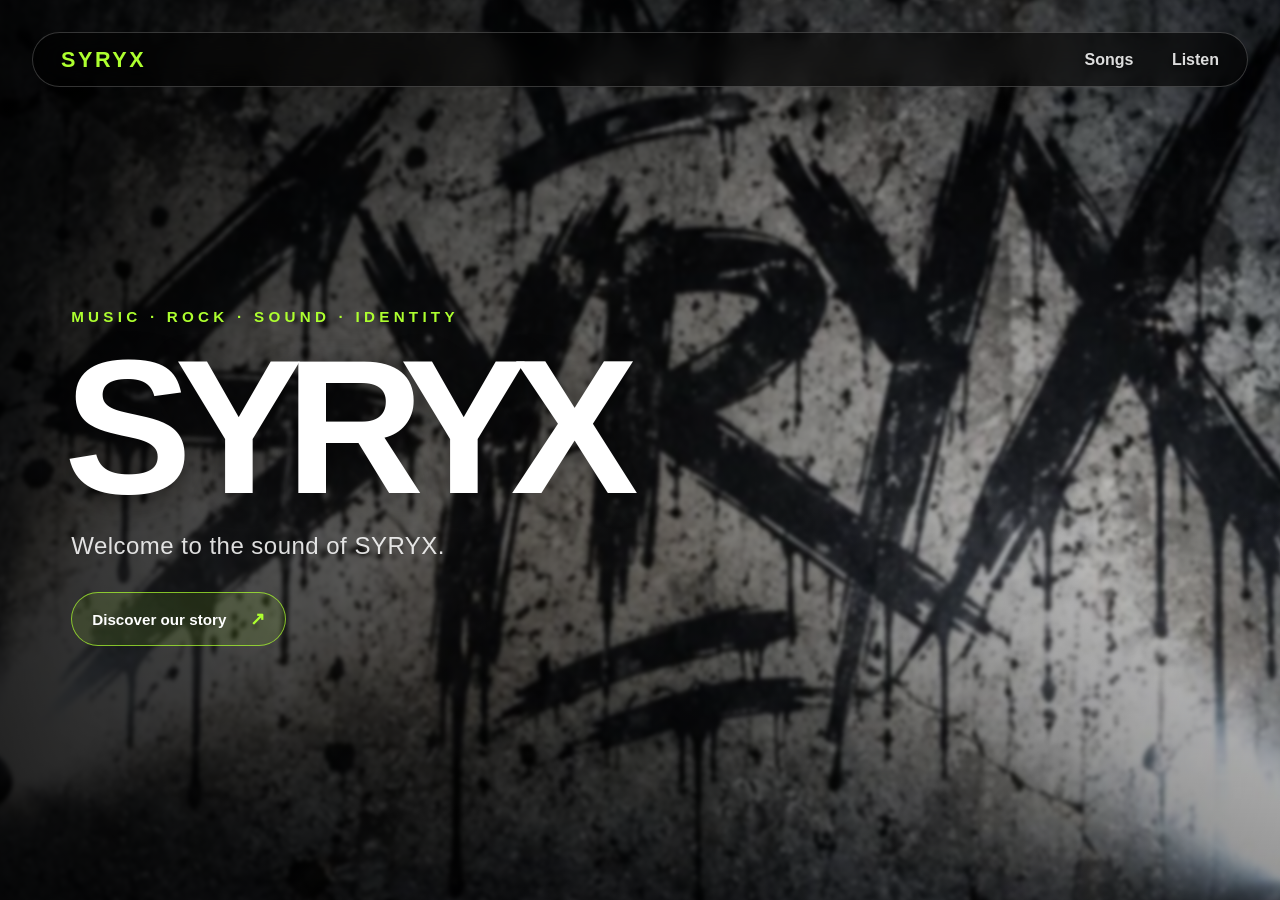
==== HTML/index.html @ 2e059318 "Add information, edition, and style" ====
<!DOCTYPE html>
<html lang="en">
<head>
    <meta charset="UTF-8">
    <meta name="viewport" content="width=device-width, initial-scale=1.0">
    <link rel="stylesheet" href="../STYLES/style.css">
    <title>SYRYX</title>
</head>
<body>

    <main class="firstContainer">

        <div class="imagen">

            <img src="../images/syryx.jpg" alt="SYRYX Band Image">
        </div>

        <header class="siteHeader">
            <a class="siteBrand" href="index.html">SYRYX</a>
            <nav aria-label="Main navigation">
                <a href="song.html">Songs</a>
                <a href="music.html">Listen</a>
            </nav>
        </header>
        <div class="heroContent">
            <p class="heroEyebrow">MUSIC · ROCK · SOUND · IDENTITY</p>
            <h1>SYRYX</h1>
            <p class="heroIntro">Welcome to the sound of SYRYX.</p>
            <a class="heroButton" href="aboutus.html">
                Discover our story <span aria-hidden="true">↗</span>
            </a>
        </div>
    </main>
</body>
</html>
---- STYLES/style.css ----
* {
    box-sizing: border-box;
}

body {
    margin: 0;
    background-color: black;
    color: greenyellow;
    font-family: Arial, sans-serif;
}

.firstContainer {
    position: relative;
    display: grid;
    min-height: 100vh;
    min-height: 100svh;
    place-items: center start;
    overflow: hidden;
    padding: clamp(1.5rem, 5vw, 4rem);
    text-align: left;
}

.firstContainer::after {
    position: absolute;
    z-index: 0;
    inset: 0;
    background:
        linear-gradient(90deg, rgba(0, 0, 0, 0.82) 0%, rgba(0, 0, 0, 0.48) 48%, rgba(0, 0, 0, 0.12) 100%),
        linear-gradient(0deg, rgba(0, 0, 0, 0.35), transparent 45%);
    content: "";
}

.siteHeader {
    position: absolute;
    z-index: 2;
    top: clamp(1rem, 3vw, 2rem);
    left: 50%;
    display: flex;
    justify-content: space-between;
    align-items: center;
    width: min(76rem, calc(100% - 3rem));
    padding: 0.85rem clamp(1rem, 3vw, 1.75rem);
    transform: translateX(-50%);
    border: 1px solid rgba(255, 255, 255, 0.2);
    border-radius: 999px;
    background: rgba(0, 0, 0, 0.62);
    backdrop-filter: blur(12px);
}

.siteHeader a {
    color: rgba(255, 255, 255, 0.86);
    font-size: clamp(0.8rem, 1.5vw, 1rem);
    font-weight: 700;
    text-decoration: none;
    text-shadow: 0 2px 8px black;
    transition: color 180ms ease;
}

.siteHeader nav {
    display: flex;
    align-items: center;
    gap: clamp(1.25rem, 3vw, 2.5rem);
}

.siteHeader .siteBrand {
    color: greenyellow;
    font-size: clamp(1rem, 2.5vw, 1.35rem);
    letter-spacing: 0.12em;
}

.siteHeader nav a:hover {
    color: greenyellow;
}

.siteHeader a:focus-visible {
    outline: 2px solid greenyellow;
    outline-offset: 5px;
}

.imagen {
    position: absolute;
    z-index: 0;
    inset: 0;
    overflow: hidden;
}

.imagen img {
    width: 100%;
    height: 100%;
    object-fit: cover;
    filter: blur(2px);
    transform: scale(1.025);
}

.heroContent {
    position: relative;
    z-index: 1;
    width: min(100%, 58rem);
    padding: clamp(5rem, 12vh, 8rem) 0 clamp(2rem, 6vh, 4rem);
}

.heroContent h1 {
    margin: 0;
    color: white;
    font-size: clamp(5rem, 17vw, 12rem);
    font-weight: 900;
    letter-spacing: -0.09em;
    line-height: 0.85;
    text-shadow: 0 4px 30px rgba(0, 0, 0, 0.45);
}

.heroContent .heroEyebrow {
    margin: 0 0 1.25rem 0.45rem;
    color: greenyellow;
    font-size: clamp(0.7rem, 1.5vw, 0.95rem);
    font-weight: 700;
    letter-spacing: 0.28em;
}

.heroContent .heroIntro {
    margin: 1.5rem 0 2rem 0.45rem;
    color: rgba(255, 255, 255, 0.86);
    font-size: clamp(1.1rem, 2.5vw, 1.5rem);
    letter-spacing: 0.02em;
}

.heroButton {
    display: inline-flex;
    align-items: center;
    gap: 1.5rem;
    margin-left: 0.45rem;
    padding: 0.95rem 1.25rem;
    border: 1px solid rgba(173, 255, 47, 0.7);
    border-radius: 999px;
    background: rgba(173, 255, 47, 0.1);
    color: white;
    font-size: 0.95rem;
    font-weight: 700;
    text-decoration: none;
    transition: background-color 180ms ease, transform 180ms ease;
}

.heroButton:hover {
    transform: translateY(-2px);
    background: rgba(173, 255, 47, 0.2);
}

.heroButton:focus-visible {
    outline: 2px solid greenyellow;
    outline-offset: 4px;
}

.heroButton span {
    color: greenyellow;
    font-size: 1.15rem;
}

a {
    color: greenyellow;
}

.secondContainer {
    display: flex;
    flex-direction: column;
    justify-content: center;
    align-items: center;
    min-height: 100vh;
    min-height: 100svh;
    width: min(100%, 52rem);
    margin: 0 auto;
    padding: clamp(1.5rem, 6vw, 4rem);
    text-align: center;
}

.secondContainer p {
    max-width: 42rem;
    line-height: 1.7;
}

.backButton {
    display: grid;
    place-items: center;
    align-self: flex-start;
    margin-top: 1.5rem;
    width: 3.25rem;
    height: 3.25rem;
    border: 1px solid rgba(173, 255, 47, 0.55);
    border-radius: 50%;
    background-color: rgba(173, 255, 47, 0.08);
    color: greenyellow;
    font-size: 1.75rem;
    line-height: 1;
    text-decoration: none;
    transition: background-color 180ms ease, transform 180ms ease;
}

.backButton:hover {
    transform: translateX(-3px);
    background-color: rgba(173, 255, 47, 0.18);
}

.backButton:focus-visible {
    outline: 2px solid greenyellow;
    outline-offset: 4px;
}

.musicPage {
    position: relative;
    display: grid;
    min-height: 100vh;
    min-height: 100svh;
    place-items: center;
    overflow: hidden;
    padding: 8rem clamp(1.25rem, 6vw, 5rem) 3rem;
    background:
        radial-gradient(ellipse at 82% 18%, rgba(173, 255, 47, 0.13), transparent 34rem),
        radial-gradient(ellipse at 10% 90%, rgba(91, 125, 24, 0.12), transparent 28rem),
        #080a07;
}

.musicPage::before {
    position: absolute;
    inset: 0;
    background-image: linear-gradient(rgba(255, 255, 255, 0.025) 1px, transparent 1px), linear-gradient(90deg, rgba(255, 255, 255, 0.025) 1px, transparent 1px);
    background-size: 56px 56px;
    content: "";
    mask-image: linear-gradient(to bottom, black, transparent 90%);
    pointer-events: none;
}

.musicContent {
    position: relative;
    width: min(100%, 64rem);
}

.musicEyebrow {
    margin: 0 0 1rem;
    color: greenyellow;
    font-size: 0.75rem;
    font-weight: 700;
    letter-spacing: 0.28em;
}

.musicContent h1 {
    margin: 0;
    color: white;
    font-size: clamp(2.6rem, 8vw, 5.5rem);
    letter-spacing: -0.07em;
    line-height: 0.98;
}

.musicContent h1 span {
    color: greenyellow;
}

.musicIntro {
    margin: 1.25rem 0 2.5rem;
    color: rgba(255, 255, 255, 0.68);
    font-size: clamp(1rem, 2vw, 1.2rem);
}

.platformGrid {
    display: grid;
    grid-template-columns: repeat(3, minmax(0, 1fr));
    gap: 1rem;
}

.platformCard {
    display: flex;
    min-height: 12rem;
    flex-direction: column;
    justify-content: space-between;
    padding: clamp(1.25rem, 3vw, 2rem);
    border: 1px solid rgba(255, 255, 255, 0.12);
    border-radius: 1.25rem;
    background: linear-gradient(145deg, rgba(255, 255, 255, 0.08), rgba(255, 255, 255, 0.025));
    color: white;
    text-decoration: none;
    transition: transform 180ms ease, border-color 180ms ease, background-color 180ms ease;
}

.platformCard:hover {
    transform: translateY(-5px);
    border-color: rgba(173, 255, 47, 0.6);
    background-color: rgba(173, 255, 47, 0.07);
}

.platformCard:focus-visible {
    outline: 2px solid greenyellow;
    outline-offset: 4px;
}

.platformNumber {
    color: rgba(173, 255, 47, 0.75);
    font-size: 0.8rem;
    font-weight: 700;
    letter-spacing: 0.15em;
}

.platformName {
    font-size: clamp(1.15rem, 2vw, 1.5rem);
    font-weight: 700;
}

.platformArrow {
    align-self: flex-end;
    color: greenyellow;
    font-size: 1.35rem;
}

.musicContent .backButton {
    margin-top: 2rem;
}

.lyricsPage {
    place-items: start center;
}

.lyricsContent {
    position: relative;
    width: min(100%, 64rem);
}

.lyricsIntro {
    margin-bottom: 2rem;
}

.lyricsIntro h1 {
    margin: 0;
    color: white;
    font-size: clamp(2.8rem, 8vw, 5.5rem);
    letter-spacing: -0.07em;
    line-height: 0.98;
}

.lyricsLead {
    margin: 1.25rem 0 0;
    color: rgba(255, 255, 255, 0.72);
    font-size: clamp(1rem, 2vw, 1.2rem);
    line-height: 1.6;
}

.lyricsArtwork {
    width: min(100%, 25rem);
    margin: 0 0 clamp(2rem, 4vw, 3rem);
    overflow: hidden;
    border: 1px solid rgba(255, 255, 255, 0.16);
    border-radius: 1.25rem;
    box-shadow: 0 1.5rem 4rem rgba(0, 0, 0, 0.4);
}

.lyricsArtwork img {
    display: block;
    width: 100%;
    aspect-ratio: 1;
    object-fit: cover;
}

.aboutPage {
    place-items: start center;
}

.aboutContent {
    position: relative;
    width: min(100%, 64rem);
}

.aboutIntro {
    max-width: 46rem;
    margin-bottom: clamp(2rem, 5vw, 3.5rem);
}

.aboutIntro h1 {
    margin: 0;
    color: white;
    font-size: clamp(2.8rem, 8vw, 5.5rem);
    letter-spacing: -0.07em;
    line-height: 0.98;
}

.aboutIntro h1 span {
    color: greenyellow;
}

.aboutLead {
    max-width: 38rem;
    margin: 1.25rem 0 0;
    color: rgba(255, 255, 255, 0.72);
    font-size: clamp(1.05rem, 2.2vw, 1.35rem);
    line-height: 1.6;
}

.aboutGrid {
    display: grid;
    grid-template-columns: repeat(2, minmax(0, 1fr));
    gap: 1rem;
}

.aboutCard {
    min-height: 13rem;
    padding: clamp(1.4rem, 3vw, 2rem);
    border: 1px solid rgba(255, 255, 255, 0.12);
    border-radius: 1.25rem;
    background: linear-gradient(145deg, rgba(255, 255, 255, 0.08), rgba(255, 255, 255, 0.025));
}

.aboutNumber {
    color: rgba(173, 255, 47, 0.75);
    font-size: 0.8rem;
    font-weight: 700;
    letter-spacing: 0.15em;
}

.aboutCard h2 {
    margin: 1.5rem 0 0.65rem;
    color: white;
    font-size: 1.35rem;
}

.aboutCard p {
    margin: 0;
    color: rgba(255, 255, 255, 0.68);
    line-height: 1.75;
}

.aboutClosing {
    display: flex;
    justify-content: space-between;
    align-items: center;
    gap: 2rem;
    margin-top: 1rem;
    padding: clamp(1.4rem, 3vw, 2rem);
    border: 1px solid rgba(173, 255, 47, 0.22);
    border-radius: 1.25rem;
    background: rgba(173, 255, 47, 0.045);
}

.aboutClosing > p {
    max-width: 30rem;
    margin: 0;
    color: rgba(255, 255, 255, 0.82);
    font-size: 1.05rem;
    line-height: 1.65;
}

.aboutActions {
    display: flex;
    flex-shrink: 0;
    align-items: center;
    gap: 1.25rem;
}

.aboutActions .heroButton {
    margin: 0;
}

.aboutTextLink {
    color: white;
    font-size: 0.9rem;
    font-weight: 700;
    text-decoration: none;
    white-space: nowrap;
}

.aboutTextLink span {
    margin-left: 0.25rem;
    color: greenyellow;
}

.aboutTextLink:hover {
    color: greenyellow;
}

.aboutTextLink:focus-visible {
    outline: 2px solid greenyellow;
    outline-offset: 4px;
}

@media (max-width: 480px) {
    .secondContainer p {
        text-align: left;
    }

    .siteHeader {
        width: calc(100% - 1.5rem);
        padding: 0.8rem 0.9rem;
    }

    .siteHeader nav {
        gap: 1.15rem;
    }

    .firstContainer {
        padding: 1.25rem;
    }

    .firstContainer::after {
        background:
            linear-gradient(90deg, rgba(0, 0, 0, 0.72), rgba(0, 0, 0, 0.28)),
            linear-gradient(0deg, rgba(0, 0, 0, 0.4), transparent 60%);
    }

    .heroContent .heroEyebrow {
        margin-left: 0.2rem;
        letter-spacing: 0.18em;
    }

    .heroContent h1 {
        font-size: clamp(4.5rem, 22vw, 7rem);
    }

    .heroContent .heroIntro {
        margin-left: 0.2rem;
    }

    .heroButton {
        margin-left: 0.2rem;
    }

    .musicPage {
        padding: 7rem 1.25rem 2rem;
    }

    .musicIntro {
        margin-bottom: 1.75rem;
    }

    .platformGrid {
        grid-template-columns: 1fr;
        gap: 0.75rem;
    }

    .platformCard {
        min-height: 6rem;
        flex-direction: row;
        align-items: center;
        gap: 1rem;
        padding: 1rem 1.25rem;
    }

    .platformName {
        flex: 1;
    }

    .platformArrow {
        align-self: auto;
    }

    .aboutGrid {
        grid-template-columns: 1fr;
        gap: 0.75rem;
    }

    .aboutCard {
        min-height: auto;
    }

    .aboutCard h2 {
        margin-top: 1rem;
    }

    .aboutClosing {
        align-items: flex-start;
        flex-direction: column;
        gap: 1.25rem;
    }

    .aboutActions {
        flex-wrap: wrap;
        gap: 1rem;
    }
}
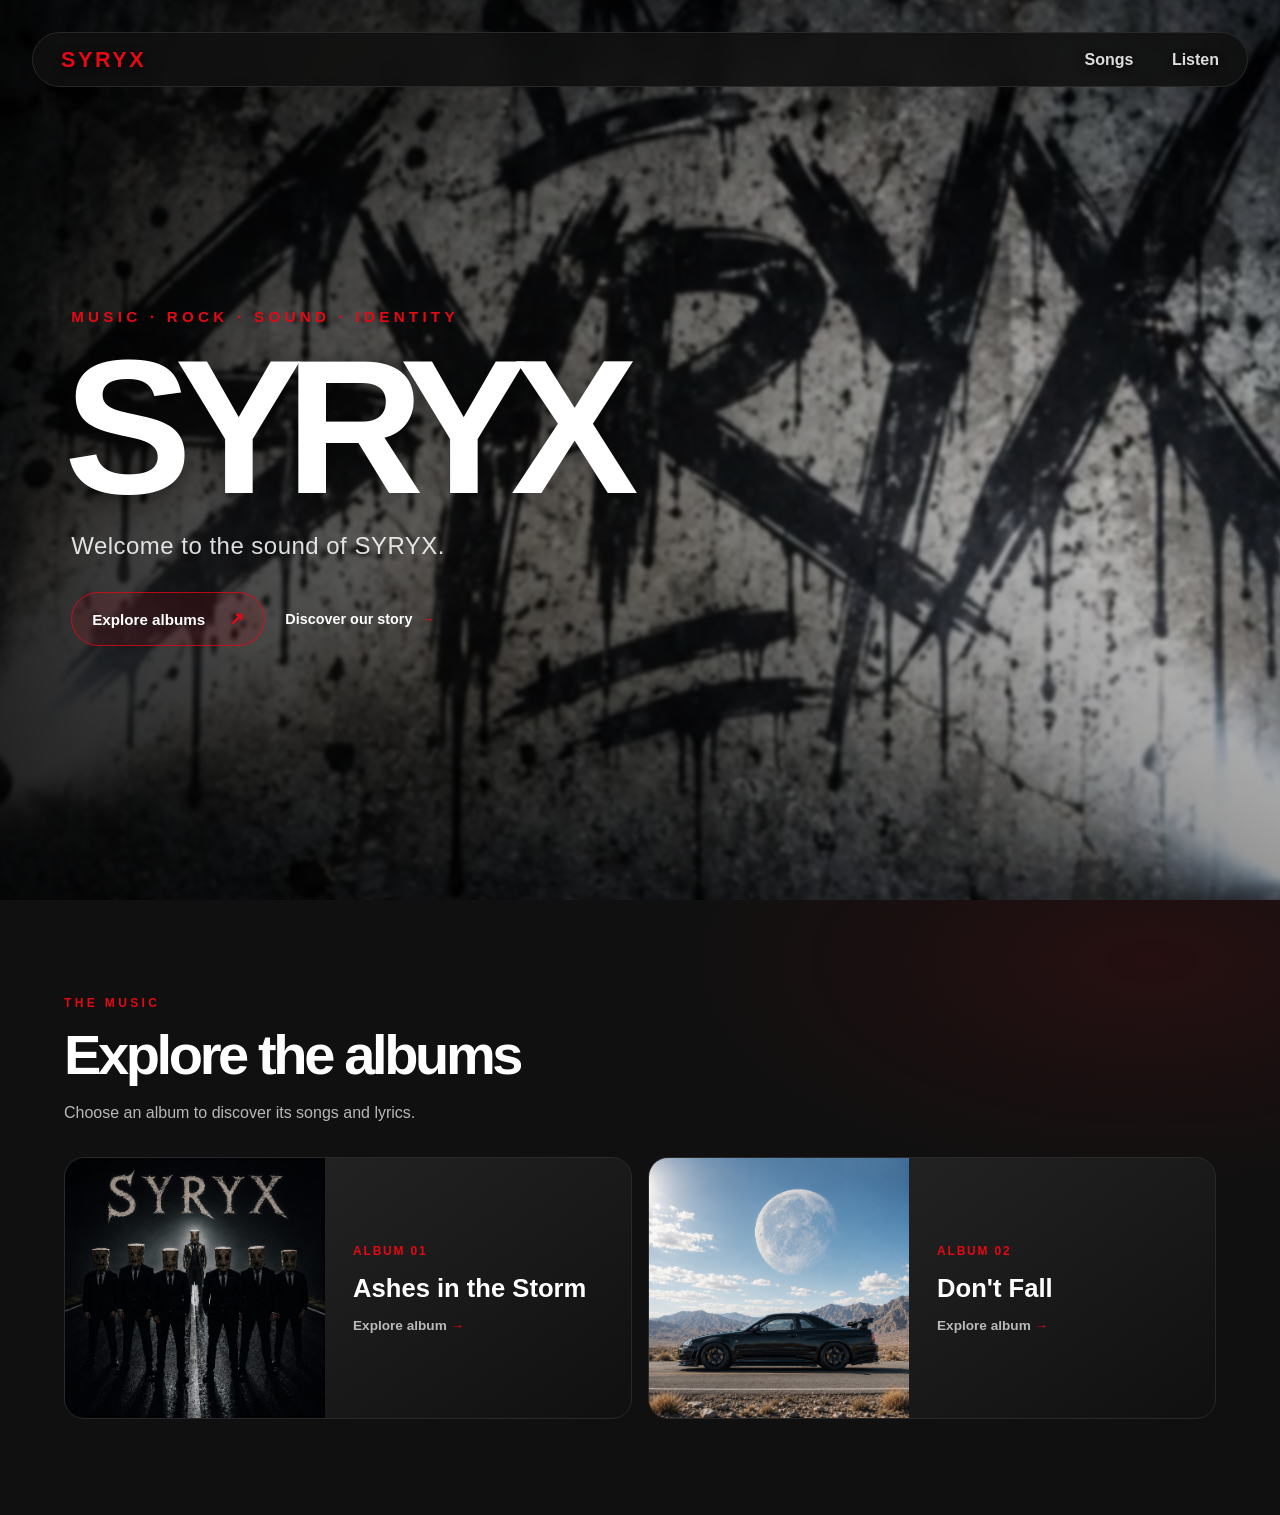
==== commit f7659eba: "update songs, add new album, fixed errors" ====
--- a/HTML/index.html
+++ b/HTML/index.html
@@ -8,28 +8,61 @@
 </head>
 <body>
 
-    <main class="firstContainer">
+    <main>
+        <section class="firstContainer" aria-labelledby="homeTitle">
 
-        <div class="imagen">
+            <div class="imagen">
 
-            <img src="../images/syryx.jpg" alt="SYRYX Band Image">
-        </div>
+                <img src="../images/syryx.jpg" alt="SYRYX Band Image">
+            </div>
 
-        <header class="siteHeader">
-            <a class="siteBrand" href="index.html">SYRYX</a>
-            <nav aria-label="Main navigation">
-                <a href="song.html">Songs</a>
-                <a href="music.html">Listen</a>
-            </nav>
-        </header>
-        <div class="heroContent">
-            <p class="heroEyebrow">MUSIC · ROCK · SOUND · IDENTITY</p>
-            <h1>SYRYX</h1>
-            <p class="heroIntro">Welcome to the sound of SYRYX.</p>
-            <a class="heroButton" href="aboutus.html">
-                Discover our story <span aria-hidden="true">↗</span>
-            </a>
-        </div>
+            <header class="siteHeader">
+                <a class="siteBrand" href="index.html">SYRYX</a>
+                <nav aria-label="Main navigation">
+                    <a href="song.html">Songs</a>
+                    <a href="music.html">Listen</a>
+                </nav>
+            </header>
+            <div class="heroContent">
+                <p class="heroEyebrow">MUSIC · ROCK · SOUND · IDENTITY</p>
+                <h1 id="homeTitle">SYRYX</h1>
+                <p class="heroIntro">Welcome to the sound of SYRYX.</p>
+                <div class="heroActions">
+                    <a class="heroButton" href="song.html">
+                        Explore albums <span aria-hidden="true">↗</span>
+                    </a>
+                    <a class="heroSecondaryLink" href="aboutus.html">
+                        Discover our story <span aria-hidden="true">→</span>
+                    </a>
+                </div>
+            </div>
+        </section>
+
+        <section class="homeAlbums" aria-labelledby="homeAlbumsTitle">
+            <header class="homeAlbumsHeader">
+                <p class="musicEyebrow">THE MUSIC</p>
+                <h2 id="homeAlbumsTitle">Explore the albums</h2>
+                <p>Choose an album to discover its songs and lyrics.</p>
+            </header>
+            <div class="homeAlbumsGrid">
+                <a class="homeAlbumCard" href="song.html#ashes-in-the-storm">
+                    <img src="../images/portada.jpeg" alt="">
+                    <span class="homeAlbumDetails">
+                        <span class="homeAlbumNumber">ALBUM 01</span>
+                        <span class="homeAlbumTitle">Ashes in the Storm</span>
+                        <span class="homeAlbumAction">Explore album <span aria-hidden="true">→</span></span>
+                    </span>
+                </a>
+                <a class="homeAlbumCard" href="song.html#dont-fall">
+                    <img src="../images/albumtwo.jpeg" alt="">
+                    <span class="homeAlbumDetails">
+                        <span class="homeAlbumNumber">ALBUM 02</span>
+                        <span class="homeAlbumTitle">Don't Fall</span>
+                        <span class="homeAlbumAction">Explore album <span aria-hidden="true">→</span></span>
+                    </span>
+                </a>
+            </div>
+        </section>
     </main>
 </body>
 </html>
--- a/STYLES/style.css
+++ b/STYLES/style.css
@@ -5,10 +5,17 @@
     box-sizing: border-box;
 }
 
+:root {
+    --color-black: #101010;
+    --color-red: #e50914;
+    --color-gray: #292929;
+    --color-white: #ffffff;
+}
+
 body {
     margin: 0;
-    background-color: black;
-    color: greenyellow;
+    background-color: var(--color-black);
+    color: var(--color-white);
     font-family: Arial, sans-serif;
 }
 
@@ -44,9 +51,9 @@
     width: min(76rem, calc(100% - 3rem));
     padding: 0.85rem clamp(1rem, 3vw, 1.75rem);
     transform: translateX(-50%);
-    border: 1px solid rgba(255, 255, 255, 0.2);
+    border: 1px solid var(--color-gray);
     border-radius: 999px;
-    background: rgba(0, 0, 0, 0.62);
+    background: rgba(16, 16, 16, 0.88);
     backdrop-filter: blur(12px);
 }
 
@@ -66,17 +73,17 @@
 }
 
 .siteHeader .siteBrand {
-    color: greenyellow;
+    color: var(--color-red);
     font-size: clamp(1rem, 2.5vw, 1.35rem);
     letter-spacing: 0.12em;
 }
 
 .siteHeader nav a:hover {
-    color: greenyellow;
+    color: var(--color-red);
 }
 
 .siteHeader a:focus-visible {
-    outline: 2px solid greenyellow;
+    outline: 2px solid var(--color-red);
     outline-offset: 5px;
 }
 
@@ -114,7 +121,7 @@
 
 .heroContent .heroEyebrow {
     margin: 0 0 1.25rem 0.45rem;
-    color: greenyellow;
+    color: var(--color-red);
     font-size: clamp(0.7rem, 1.5vw, 0.95rem);
     font-weight: 700;
     letter-spacing: 0.28em;
@@ -133,9 +140,9 @@
     gap: 1.5rem;
     margin-left: 0.45rem;
     padding: 0.95rem 1.25rem;
-    border: 1px solid rgba(173, 255, 47, 0.7);
+    border: 1px solid rgba(229, 9, 20, 0.75);
     border-radius: 999px;
-    background: rgba(173, 255, 47, 0.1);
+    background: rgba(229, 9, 20, 0.1);
     color: white;
     font-size: 0.95rem;
     font-weight: 700;
@@ -145,21 +152,156 @@
 
 .heroButton:hover {
     transform: translateY(-2px);
-    background: rgba(173, 255, 47, 0.2);
+    background: rgba(229, 9, 20, 0.2);
 }
 
 .heroButton:focus-visible {
-    outline: 2px solid greenyellow;
+    outline: 2px solid var(--color-red);
     outline-offset: 4px;
 }
 
 .heroButton span {
-    color: greenyellow;
+    color: var(--color-red);
     font-size: 1.15rem;
 }
 
+.heroActions {
+    display: flex;
+    flex-wrap: wrap;
+    align-items: center;
+    gap: 1.25rem;
+    margin-left: 0.45rem;
+}
+
+.heroActions .heroButton {
+    margin-left: 0;
+}
+
+.heroSecondaryLink {
+    color: white;
+    font-size: 0.9rem;
+    font-weight: 700;
+    text-decoration: none;
+}
+
+.heroSecondaryLink span {
+    margin-left: 0.25rem;
+    color: var(--color-red);
+}
+
+.heroSecondaryLink:hover {
+    color: var(--color-red);
+}
+
+.heroSecondaryLink:focus-visible {
+    outline: 2px solid var(--color-red);
+    outline-offset: 4px;
+}
+
+.homeAlbums {
+    padding: clamp(3.5rem, 8vw, 6rem) clamp(1.25rem, 5vw, 4rem);
+    background:
+        radial-gradient(ellipse at 90% 10%, rgba(229, 9, 20, 0.1), transparent 30rem),
+        var(--color-black);
+}
+
+.homeAlbumsHeader,
+.homeAlbumsGrid {
+    width: min(100%, 76rem);
+    margin-inline: auto;
+}
+
+.homeAlbumsHeader {
+    margin-bottom: 2rem;
+}
+
+.homeAlbumsHeader .musicEyebrow {
+    margin: 0 0 0.75rem;
+}
+
+.homeAlbumsHeader h2 {
+    margin: 0;
+    color: var(--color-white);
+    font-size: clamp(2rem, 5vw, 3.5rem);
+    letter-spacing: -0.06em;
+}
+
+.homeAlbumsHeader > p:last-child {
+    margin: 0.8rem 0 0;
+    color: rgba(255, 255, 255, 0.7);
+    line-height: 1.6;
+}
+
+.homeAlbumsGrid {
+    display: grid;
+    grid-template-columns: repeat(2, minmax(0, 1fr));
+    gap: 1rem;
+}
+
+.homeAlbumCard {
+    display: grid;
+    min-height: 12rem;
+    grid-template-columns: minmax(8rem, 0.85fr) 1fr;
+    overflow: hidden;
+    border: 1px solid var(--color-gray);
+    border-radius: 1.25rem;
+    background: linear-gradient(145deg, var(--color-gray), var(--color-black));
+    color: var(--color-white);
+    text-decoration: none;
+    transition: transform 180ms ease, border-color 180ms ease;
+}
+
+.homeAlbumCard:hover {
+    transform: translateY(-4px);
+    border-color: rgba(229, 9, 20, 0.7);
+}
+
+.homeAlbumCard:focus-visible {
+    outline: 2px solid var(--color-red);
+    outline-offset: 4px;
+}
+
+.homeAlbumCard > img {
+    width: 100%;
+    height: 100%;
+    min-height: 12rem;
+    object-fit: cover;
+}
+
+.homeAlbumDetails {
+    display: flex;
+    flex-direction: column;
+    align-items: flex-start;
+    justify-content: center;
+    gap: 0.9rem;
+    padding: clamp(1rem, 3vw, 1.75rem);
+}
+
+.homeAlbumNumber {
+    color: var(--color-red);
+    font-size: 0.75rem;
+    font-weight: 700;
+    letter-spacing: 0.15em;
+}
+
+.homeAlbumTitle {
+    font-size: clamp(1.1rem, 2.5vw, 1.6rem);
+    font-weight: 700;
+    line-height: 1.2;
+}
+
+.homeAlbumAction {
+    color: rgba(255, 255, 255, 0.7);
+    font-size: 0.85rem;
+    font-weight: 700;
+}
+
+.homeAlbumAction span {
+    color: var(--color-red);
+}
+
 a {
-    color: greenyellow;
+    color: var(--color-red);
 }
 
 .secondContainer {
@@ -187,23 +329,29 @@
     margin-top: 1.5rem;
     width: 3.25rem;
     height: 3.25rem;
-    border: 1px solid rgba(173, 255, 47, 0.55);
+    border: 1px solid rgba(229, 9, 20, 0.65);
     border-radius: 50%;
-    background-color: rgba(173, 255, 47, 0.08);
-    color: greenyellow;
+    background-color: rgba(229, 9, 20, 0.08);
+    color: var(--color-red);
     font-size: 1.75rem;
     line-height: 1;
+    text-align: center;
     text-decoration: none;
     transition: background-color 180ms ease, transform 180ms ease;
 }
 
 .backButton:hover {
     transform: translateX(-3px);
-    background-color: rgba(173, 255, 47, 0.18);
+    background-color: rgba(229, 9, 20, 0.18);
+}
+
+.backArrow {
+    display: inline-block;
+    transform: translateY(-2px);
 }
 
 .backButton:focus-visible {
-    outline: 2px solid greenyellow;
+    outline: 2px solid var(--color-red);
     outline-offset: 4px;
 }
 
@@ -216,9 +364,9 @@
     overflow: hidden;
     padding: 8rem clamp(1.25rem, 6vw, 5rem) 3rem;
     background:
-        radial-gradient(ellipse at 82% 18%, rgba(173, 255, 47, 0.13), transparent 34rem),
-        radial-gradient(ellipse at 10% 90%, rgba(91, 125, 24, 0.12), transparent 28rem),
-        #080a07;
+        radial-gradient(ellipse at 82% 18%, rgba(229, 9, 20, 0.16), transparent 34rem),
+        radial-gradient(ellipse at 10% 90%, rgba(41, 41, 41, 0.6), transparent 28rem),
+        var(--color-black);
 }
 
 .musicPage::before {
@@ -238,7 +386,7 @@
 
 .musicEyebrow {
     margin: 0 0 1rem;
-    color: greenyellow;
+    color: var(--color-red);
     font-size: 0.75rem;
     font-weight: 700;
     letter-spacing: 0.28em;
@@ -253,7 +401,7 @@
 }
 
 .musicContent h1 span {
-    color: greenyellow;
+    color: var(--color-red);
 }
 
 .musicIntro {
@@ -274,30 +422,56 @@
     flex-direction: column;
     justify-content: space-between;
     padding: clamp(1.25rem, 3vw, 2rem);
-    border: 1px solid rgba(255, 255, 255, 0.12);
+    border: 1px solid var(--color-gray);
     border-radius: 1.25rem;
-    background: linear-gradient(145deg, rgba(255, 255, 255, 0.08), rgba(255, 255, 255, 0.025));
+    background: linear-gradient(145deg, var(--color-gray), var(--color-black));
     color: white;
+    font: inherit;
+    text-align: left;
     text-decoration: none;
     transition: transform 180ms ease, border-color 180ms ease, background-color 180ms ease;
 }
 
+.lyricsList .platformCard {
+    width: 100%;
+    cursor: pointer;
+}
+
 .platformCard:hover {
     transform: translateY(-5px);
-    border-color: rgba(173, 255, 47, 0.6);
-    background-color: rgba(173, 255, 47, 0.07);
+    border-color: rgba(229, 9, 20, 0.7);
+    background-color: rgba(229, 9, 20, 0.09);
 }
 
 .platformCard:focus-visible {
-    outline: 2px solid greenyellow;
+    outline: 2px solid var(--color-red);
     outline-offset: 4px;
 }
 
 .platformNumber {
-    color: rgba(173, 255, 47, 0.75);
+    color: var(--color-red);
     font-size: 0.8rem;
     font-weight: 700;
     letter-spacing: 0.15em;
+}
+
+.platformIcon {
+    display: block;
+    width: 2.5rem;
+    height: 2.5rem;
+    flex: 0 0 auto;
+}
+
+.spotifyIcon {
+    color: #1ed760;
+}
+
+.appleMusicIcon {
+    color: #fa243c;
+}
+
+.youtubeMusicIcon {
+    color: #ff0033;
 }
 
 .platformName {
@@ -307,7 +481,7 @@
 
 .platformArrow {
     align-self: flex-end;
-    color: greenyellow;
+    color: var(--color-red);
     font-size: 1.35rem;
 }
 
@@ -315,8 +489,72 @@
     margin-top: 2rem;
 }
 
+.lyricsSite {
+    --lyrics-black: var(--color-black);
+    --lyrics-red: var(--color-red);
+    --lyrics-gray: var(--color-gray);
+    --lyrics-white: var(--color-white);
+    background-color: var(--lyrics-black);
+    scroll-behavior: smooth;
+}
+
+.scrollTopButton {
+    position: fixed;
+    z-index: 5;
+    right: clamp(1rem, 4vw, 2rem);
+    bottom: clamp(1rem, 4vw, 2rem);
+    display: grid;
+    width: 3.25rem;
+    height: 3.25rem;
+    place-items: center;
+    border: 1px solid rgba(229, 9, 20, 0.75);
+    border-radius: 50%;
+    background: rgba(229, 9, 20, 0.1);
+    color: var(--color-red);
+    font-size: 1.8rem;
+    font-weight: 700;
+    line-height: 1;
+    text-decoration: none;
+    transition: transform 180ms ease, background-color 180ms ease;
+}
+
+.scrollTopButton:hover {
+    transform: translateY(-3px);
+    background: rgba(229, 9, 20, 0.2);
+}
+
+.scrollTopButton:focus-visible {
+    outline: 2px solid var(--color-white);
+    outline-offset: 4px;
+}
+
 .lyricsPage {
     place-items: start center;
+    overflow: visible;
+    background:
+        radial-gradient(ellipse at 82% 18%, rgba(229, 9, 20, 0.16), transparent 34rem),
+        radial-gradient(ellipse at 10% 90%, rgba(41, 41, 41, 0.5), transparent 28rem),
+        var(--lyrics-black);
+}
+
+.lyricsPage.isReading {
+    padding-bottom: max(3rem, 85vh);
+}
+
+.lyricsPage::before {
+    background-image:
+        linear-gradient(rgba(255, 255, 255, 0.025) 1px, transparent 1px),
+        linear-gradient(90deg, rgba(255, 255, 255, 0.025) 1px, transparent 1px);
+}
+
+.lyricsSite .siteHeader {
+    border-color: rgba(255, 255, 255, 0.16);
+    background: rgba(16, 16, 16, 0.88);
+}
+
+.lyricsSite .siteHeader .siteBrand,
+.lyricsSite .siteHeader nav a:hover {
+    color: var(--lyrics-red);
 }
 
 .lyricsContent {
@@ -330,26 +568,45 @@
 
 .lyricsIntro h1 {
     margin: 0;
-    color: white;
+    color: var(--lyrics-white);
     font-size: clamp(2.8rem, 8vw, 5.5rem);
     letter-spacing: -0.07em;
     line-height: 0.98;
 }
 
+.lyricsPage .musicEyebrow {
+    color: var(--lyrics-red);
+}
+
 .lyricsLead {
     margin: 1.25rem 0 0;
-    color: rgba(255, 255, 255, 0.72);
+    color: rgba(255, 255, 255, 0.78);
     font-size: clamp(1rem, 2vw, 1.2rem);
     line-height: 1.6;
 }
 
 .lyricsArtwork {
+    position: relative;
+    display: block;
     width: min(100%, 25rem);
     margin: 0 0 clamp(2rem, 4vw, 3rem);
+    padding: 0;
     overflow: hidden;
-    border: 1px solid rgba(255, 255, 255, 0.16);
+    border: 1px solid var(--lyrics-gray);
     border-radius: 1.25rem;
     box-shadow: 0 1.5rem 4rem rgba(0, 0, 0, 0.4);
+}
+
+.lyricsAlbumButton {
+    background: var(--lyrics-black);
+    cursor: pointer;
+    font: inherit;
+    text-align: left;
+}
+
+.lyricsAlbumButton:focus-visible {
+    outline: 2px solid var(--lyrics-red);
+    outline-offset: 4px;
 }
 
 .lyricsArtwork img {
@@ -359,8 +616,230 @@
     object-fit: cover;
 }
 
+.lyricsAlbum + .lyricsAlbum {
+    margin-top: clamp(2rem, 4vw, 3rem);
+}
+
+.lyricsAlbumTitle {
+    margin: 0 0 1rem;
+    color: var(--lyrics-white);
+    font-size: clamp(1.5rem, 4vw, 2rem);
+}
+
+.lyricsAlbumAction {
+    position: absolute;
+    inset: auto 0 0;
+    padding: 1.25rem 1rem 1rem;
+    background: linear-gradient(transparent, rgba(0, 0, 0, 0.85));
+    color: var(--lyrics-white);
+    font-size: 0.8rem;
+    font-weight: 700;
+    letter-spacing: 0.12em;
+    text-transform: uppercase;
+}
+
+.lyricsList[hidden] {
+    display: none;
+}
+
+.lyricsList .platformCard {
+    border-color: var(--lyrics-gray);
+    background: linear-gradient(145deg, var(--lyrics-gray), var(--lyrics-black));
+    color: var(--lyrics-white);
+}
+
+.lyricsList .platformCard:hover {
+    border-color: var(--lyrics-red);
+    background: linear-gradient(145deg, rgba(229, 9, 20, 0.16), var(--lyrics-black));
+}
+
+.lyricsList .platformCard:focus-visible {
+    outline-color: var(--lyrics-red);
+}
+
+.lyricsList .platformNumber,
+.lyricsList .platformArrow {
+    color: var(--lyrics-red);
+}
+
+.lyricsList .platformArrow {
+    font-size: 0.75rem;
+    font-weight: 700;
+    letter-spacing: 0.12em;
+}
+
+.lyricsViewer {
+    margin-top: clamp(2rem, 5vw, 3.5rem);
+    border: 1px solid var(--lyrics-gray);
+    border-radius: 1.25rem;
+    background: var(--lyrics-black);
+}
+
+.lyricsViewer[hidden] {
+    display: none;
+}
+
+.lyricsViewerHeader {
+    position: sticky;
+    z-index: 2;
+    top: 0;
+    display: flex;
+    justify-content: space-between;
+    align-items: center;
+    gap: 1rem;
+    padding: 1.25rem clamp(1rem, 3vw, 1.75rem);
+    border-bottom: 1px solid var(--lyrics-gray);
+    border-radius: 1.25rem 1.25rem 0 0;
+    background: var(--lyrics-black);
+}
+
+.lyricsViewerHeader .platformNumber {
+    margin: 0 0 0.5rem;
+}
+
+.lyricsViewerHeader h2 {
+    margin: 0;
+    color: var(--lyrics-red);
+    font-size: clamp(1.4rem, 4vw, 2rem);
+}
+
+.lyricsViewerHeader .platformNumber {
+    color: var(--lyrics-red);
+}
+
+.lyricsClose {
+    flex: 0 0 auto;
+    padding: 0.65rem 1rem;
+    border: 1px solid var(--lyrics-red);
+    border-radius: 999px;
+    background: transparent;
+    color: var(--lyrics-white);
+    font: inherit;
+    cursor: pointer;
+}
+
+.lyricsClose:hover {
+    background: rgba(229, 9, 20, 0.18);
+}
+
+.lyricsClose:focus-visible {
+    outline: 2px solid var(--lyrics-red);
+    outline-offset: 4px;
+}
+
+.lyricsViewerContent {
+    display: grid;
+    grid-template-columns: minmax(0, 1.15fr) minmax(18rem, 0.85fr);
+    align-items: start;
+    gap: 1rem;
+    padding: 0 1.25rem 1.25rem;
+}
+
+.lyricsPlayback {
+    min-width: 0;
+    padding: 1.25rem;
+    border: 1px solid var(--lyrics-gray);
+    border-radius: 0.9rem;
+    background: linear-gradient(145deg, var(--lyrics-gray), var(--lyrics-black));
+}
+
+.lyricsPlayback h3 {
+    margin: 0;
+    color: var(--lyrics-white);
+    font-size: 1.1rem;
+}
+
+.lyricsPlaybackNote {
+    margin: 0.5rem 0 0;
+    color: rgba(255, 255, 255, 0.68);
+    font-size: 0.85rem;
+    line-height: 1.5;
+}
+
+.lyricsPlayerOptions {
+    display: flex;
+    flex-wrap: wrap;
+    gap: 0.5rem;
+    margin-top: 1rem;
+}
+
+.lyricsPlayerOptions[hidden],
+.lyricsPlayerOption[hidden],
+.lyricsPlayerFrame[hidden] {
+    display: none;
+}
+
+.lyricsPlayerOption {
+    padding: 0.55rem 0.8rem;
+    border: 1px solid var(--lyrics-gray);
+    border-radius: 999px;
+    background: transparent;
+    color: var(--lyrics-white);
+    font: inherit;
+    font-size: 0.8rem;
+    cursor: pointer;
+}
+
+.lyricsPlayerOption[aria-pressed="true"] {
+    border-color: var(--lyrics-red);
+    background: rgba(229, 9, 20, 0.14);
+}
+
+.lyricsPlayerOption:focus-visible {
+    outline: 2px solid var(--lyrics-red);
+    outline-offset: 3px;
+}
+
+.lyricsPlayerFrame {
+    display: block;
+    width: 100%;
+    height: 22rem;
+    margin-top: 1rem;
+    border: 0;
+    border-radius: 0.75rem;
+    background: var(--lyrics-gray);
+}
+
+.lyricsPlayerUnavailable {
+    margin: 1rem 0 0;
+    padding: 1rem;
+    border: 1px dashed var(--lyrics-gray);
+    border-radius: 0.75rem;
+    color: rgba(255, 255, 255, 0.68);
+    font-size: 0.9rem;
+    line-height: 1.5;
+}
+
+.lyricsPlayerUnavailable[hidden] {
+    display: none;
+}
+
+.lyricsFrame {
+    display: block;
+    width: 100%;
+    height: min(65vh, 42rem);
+    min-height: 30rem;
+    border: 1px solid var(--lyrics-gray);
+    border-radius: 0.9rem;
+    background: var(--lyrics-black);
+}
+
 .aboutPage {
     place-items: start center;
+}
+
+@media (max-width: 760px) {
+    .lyricsViewerContent {
+        grid-template-columns: 1fr;
+    }
+
+    .lyricsFrame {
+        min-height: 24rem;
+    }
+
+    .lyricsPlayerFrame {
+        height: 22rem;
+    }
 }
 
 .aboutContent {
@@ -382,7 +861,7 @@
 }
 
 .aboutIntro h1 span {
-    color: greenyellow;
+    color: var(--color-red);
 }
 
 .aboutLead {
@@ -402,13 +881,13 @@
 .aboutCard {
     min-height: 13rem;
     padding: clamp(1.4rem, 3vw, 2rem);
-    border: 1px solid rgba(255, 255, 255, 0.12);
+    border: 1px solid var(--color-gray);
     border-radius: 1.25rem;
-    background: linear-gradient(145deg, rgba(255, 255, 255, 0.08), rgba(255, 255, 255, 0.025));
+    background: linear-gradient(145deg, var(--color-gray), var(--color-black));
 }
 
 .aboutNumber {
-    color: rgba(173, 255, 47, 0.75);
+    color: var(--color-red);
     font-size: 0.8rem;
     font-weight: 700;
     letter-spacing: 0.15em;
@@ -433,9 +912,9 @@
     gap: 2rem;
     margin-top: 1rem;
     padding: clamp(1.4rem, 3vw, 2rem);
-    border: 1px solid rgba(173, 255, 47, 0.22);
+    border: 1px solid rgba(229, 9, 20, 0.35);
     border-radius: 1.25rem;
-    background: rgba(173, 255, 47, 0.045);
+    background: rgba(41, 41, 41, 0.5);
 }
 
 .aboutClosing > p {
@@ -467,21 +946,31 @@
 
 .aboutTextLink span {
     margin-left: 0.25rem;
-    color: greenyellow;
+    color: var(--color-red);
 }
 
 .aboutTextLink:hover {
-    color: greenyellow;
+    color: var(--color-red);
 }
 
 .aboutTextLink:focus-visible {
-    outline: 2px solid greenyellow;
+    outline: 2px solid var(--color-red);
     outline-offset: 4px;
 }
 
 @media (max-width: 480px) {
     .secondContainer p {
         text-align: left;
+    }
+
+    @media (prefers-reduced-motion: reduce) {
+        .lyricsSite {
+            scroll-behavior: auto;
+        }
+
+        .scrollTopButton {
+            transition: none;
+        }
     }
 
     .siteHeader {
@@ -516,8 +1005,26 @@
         margin-left: 0.2rem;
     }
 
-    .heroButton {
+    .heroActions {
         margin-left: 0.2rem;
+        gap: 1rem;
+    }
+
+    .heroActions .heroButton {
+        margin-left: 0;
+    }
+
+    .homeAlbumsGrid {
+        grid-template-columns: 1fr;
+    }
+
+    .homeAlbumCard {
+        grid-template-columns: 7rem 1fr;
+        min-height: 8rem;
+    }
+
+    .homeAlbumCard > img {
+        min-height: 8rem;
     }
 
     .musicPage {
